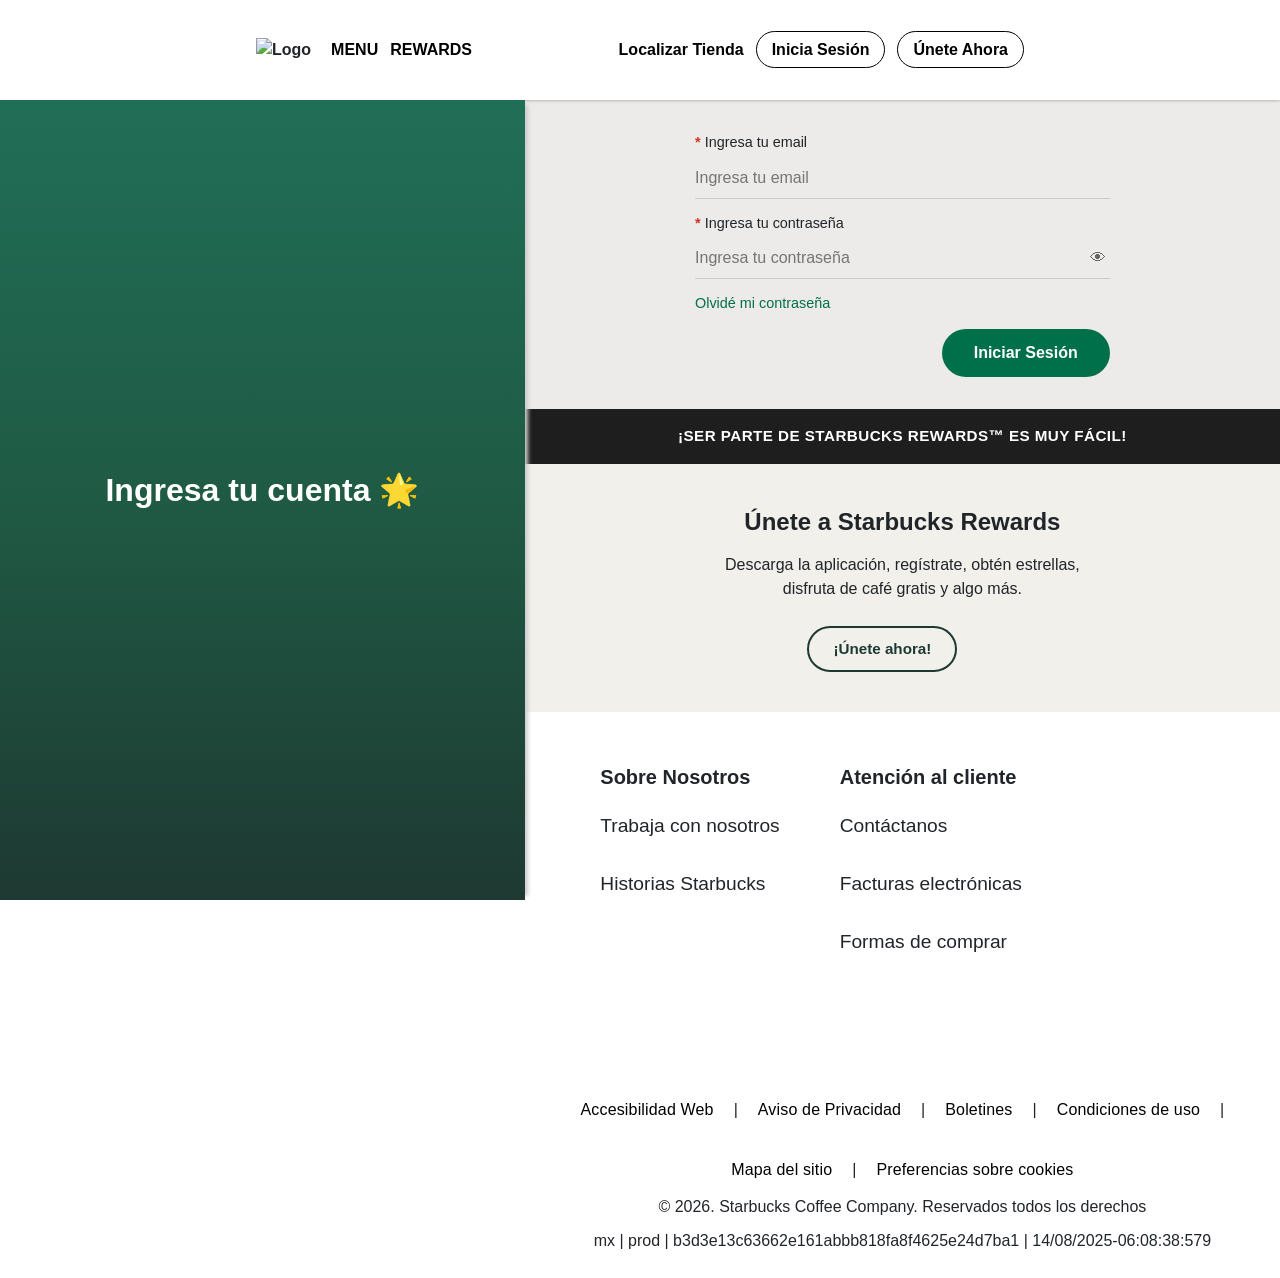
==== login.html @ 0cda6618 "Se agregaron login.html y registro.html con sus respectivos styles" ====
<!DOCTYPE html>
<html lang="en">

<head>
    <meta charset="UTF-8">
    <meta name="viewport" content="width=device-width, initial-scale=1.0">
    <link rel="stylesheet" href="stylesLogin.css">
    <link rel="icon" type="image/png" href="https://images.icon-icons.com/2699/PNG/512/starbucks_logo_icon_170704.png">
    <title>Starbucks | Inicia Sesión</title>
</head>

<body>
    <header>
        <nav class="container">
            <section class="menu-izquierdo">
                <section class="logo">
                    <a href="index.html">
                        <img src="https://images.icon-icons.com/2699/PNG/512/starbucks_logo_icon_170704.png"
                            alt="Logo"></a>
                </section>
                <section class="menu">
                    <ul class="listas-header">
                        <li><a href="#">MENU</a></li>
                        <li><a href="rewards.html">REWARDS</a></li>
                    </ul>
                </section>
            </section>
            <section class="menu-derecho">
                <ul class="listas-header">
                    <li><a href="#" class="localizar-tienda">Localizar Tienda</a></li>
                    <li><a href="#" class="ingresar button">Inicia Sesión</a></li>
                    <li><a href="registro.html" class="unete button">Únete Ahora</a></li>
                </ul>
            </section>
        </nav>
    </header>
    <main>
        <section class="left-container">
            <section class="container-saludo">
                <h1>Ingresa tu cuenta 🌟</h1>
            </section>
        </section>
        <section class="right-container">
<section class="row form-backgraund">
                <section class="contenedor-row-columna row-7">
                    <form action="">
                        <section class="campo">
                            <label for="email"><span class="requerido">*</span> Ingresa tu email</label>
                            <input type="email" id="email" placeholder="Ingresa tu email">
                        </section>
                        <section class="campo">
                            <label for="password"><span class="requerido">*</span> Ingresa tu contraseña</label>
                            <section class="input-password">
                                <input type="password" id="password" placeholder="Ingresa tu contraseña">
                                <span class="toggle-password">👁</span>
                            </section>
                        </section>
                        <a href="" class="olvide">Olvidé mi contraseña</a>
                        <input type="submit" value="Iniciar Sesión" class="btn-submit">
                    </form>
                </section>
            </section>
 
            <section class="row banner-rewards">
                <p>¡SER PARTE DE STARBUCKS REWARDS™ ES MUY FÁCIL!</p>
            </section>
 
            <section class="row row-unete">
                <section class="contenedor-row-columna">
                    <h2>Únete a Starbucks Rewards</h2>
                    <p class="texto-unete">Descarga la aplicación, regístrate, obtén estrellas, disfruta de café gratis y algo más.</p>
                    <section class="unete-contenido">
                        <a href="#" class="btn-unete">¡Únete ahora!</a>
                        <section class="imagen-rewards">
                            <img src="https://rewards.starbucks.mx/img/2023/06/chica-sbx.png" alt="">
                        </section>
                    </section>
                </section>
            </section>
            <footer class="row pre-footer">
                <section class="contenedor-pre-footer">
                    <section class="contenido-footer">
                        <h3>Sobre Nosotros</h3>
                        <ul>
                            <li><a href="#">Trabaja con nosotros</a></li>
                            <li><a href="#">Historias Starbucks</a></li>
                        </ul>
                    </section>
                    <section class="contenido-footer">
                        <h3>Atención al cliente</h3>
                        <ul>
                            <li><a href="#">Contáctanos</a></li>
                            <li><a href="#">Facturas electrónicas</a></li>
                            <li><a href="#">Formas de comprar</a></li>
                        </ul>
                    </section>
            </footer>
            <footer class="footer">
                <ul class="redes-lista">
                    <a href="https://www.facebook.com/StarbucksMexico"><img class="redes-sociales"
                            src="https://icon-icons.com/download-file?file=https%3A%2F%2Fimages.icon-icons.com%2F2428%2FPNG%2F512%2Ffacebook_black_logo_icon_147136.png&id=147136&pack_or_individual=pack"
                            alt=""></a>
                    <a href="https://www.instagram.com/starbucksMex/"><img class="redes-sociales"
                            src="https://encrypted-tbn0.gstatic.com/images?q=tbn:ANd9GcS7D3s2CqPTN6bpeKDi2Zl1N9QI1P4InsWqnw&s"
                            alt=""></a>
                    <a href="https://x.com/StarbucksMex"><img class="redes-sociales"
                            src="https://img.freepik.com/vector-gratis/nuevo-diseno-icono-x-logotipo-twitter-2023_1017-45418.jpg?semt=ais_rp_progressive&w=740&q=80"
                            alt=""></a>
                    <a href="https://www.youtube.com/user/StarbucksMexico?app=desktop"><img class="redes-sociales"
                            src="https://encrypted-tbn0.gstatic.com/images?q=tbn:ANd9GcQe5gX_LZl39t5KmS3oKFf3JLaXyE1OL-T7Rg&s"
                            alt=""></a>
                </ul>
                <ul class="footer-links">
                    <a href="#">Accesibilidad Web</a>
                    <span class="separator">|</span>
                    <a href="#">Aviso de Privacidad</a>
                    <span class="separator">|</span>
                    <a href="#">Boletines</a>
                    <span class="separator">|</span>
                    <a href="#">Condiciones de uso</a>
                    <span class="separator">|</span>
                    <a href="#">Mapa del sitio</a>
                    <span class="separator">|</span>
                    <a href="#">Preferencias sobre cookies</a>
                </ul>

                <section class="footer-legal">
                    <p>&#169; 2026. Starbucks Coffee Company. Reservados todos los derechos</p>
                    <p class="footer-meta">mx | prod | b3d3e13c63662e161abbb818fa8f4625e24d7ba1 |
                        14/08/2025-06:08:38:579</p>
                </section>
            </footer>
        </section>
    </main>

</body>

</html>
---- stylesLogin.css ----
*{
    margin: 0;
    padding: 0;
    font-family: Helvetica, Arial, sans-serif;
    box-sizing:border-box;
    line-height: 1.5;
    color: #212529;
}
h1{
    font-size: 2rem;
}
h2{
    font-size: 1.5rem;
}
h3{
    font-size: 1.25rem;
}
h4{
    font-size: 1.15rem;
}
p{
    font-size: 1rem;
    padding: 5px;
}
body{
    display: flex;
    flex-direction: column;
    min-height: 100vh;
}

header{
    height: 100px;
    display: flex;
    justify-content: center;
    position: sticky;
    top: 0;
    align-items: center;
    box-shadow: 0px 0.6px 3px rgba(0, 0, 0, 0.3);
    z-index: 1;
    background-color: white;
}
.container{
    width: 60%;
    display: flex;
    justify-content: space-between;
}
.listas-header {
    display: flex;
    list-style: none;
    gap: 12px;
}
.menu-izquierdo, .menu-derecho{
    display: flex;
    align-items: center;
    justify-content: center;
}
.logo img{
    width:49.36px;
    margin-right: 20px;
}
a{
    text-decoration: none;
    color: black;
    font-weight: bold;
}
.button {
    border: 1px solid black;
    padding: 9px 15px;
    border-radius: 30px;
}
main{
    display: flex;
    flex: 1;
}

/* Sección Izquierda */
.left-container{
    position: sticky;
    top: 100px;
    height: calc(100vh - 100px);
    z-index: 500;
    box-shadow: rgb(204, 204, 204) 7px 0px 4px -4px;
    background: linear-gradient(180deg, #216e57 0%, #1f5a44 50%, #1e3932 100%);
    display: flex;
    flex-direction: column;
    align-items: center;
    justify-content: center;
    width: 41%;
}
.left-container .button{
    border: 1px solid white;
}
.container-saludo h1{
    color: white;
    margin-bottom: 20px;
}
.container-saludo{
    width: 400px;
    text-align: center;
}

/* Sección Derecha */
.right-container{
    width: 59%;
}
.row {
    display: flex;
    margin: 0;
    padding: 2rem 2rem;
}
.form-backgraund{
    background-color: #EDEBE9;
}
.contenedor-row-columna {
    width: 80%;
    margin: auto;
    display: flex;
    flex-direction: column;
    align-items: center;
    text-align: center;
}
.contenedor-row-columna.row-7{
    width: 60%;
    gap: 20px;
}

/* Formulario */
.contenedor-row-columna.row-7 form {
    width: 100%;
    display: flex;
    flex-direction: column;
    gap: 14px;
}
.campo {
    display: flex;
    flex-direction: column;
    align-items: flex-start;
    width: 100%;
    gap: 4px;
}
.campo label {
    font-size: 0.9rem;
    font-weight: normal;
    color: #212529;
}
.requerido {
    color: #c8342a;
    font-weight: bold;
}
.campo input[type="email"],
.campo input[type="password"] {
    width: 100%;
    border: none;
    border-bottom: 1px solid #ccc;
    padding: 8px 0;
    font-size: 1rem;
    background: transparent;
    outline: none;
    color: #212529;
}
.campo input[type="email"]:focus,
.campo input[type="password"]:focus {
    border-bottom: 2px solid #1e3932;
}
.input-password {
    width: 100%;
    display: flex;
    align-items: center;
    border-bottom: 1px solid #ccc;
}
.input-password input[type="password"] {
    border-bottom: none;
    flex: 1;
}
.toggle-password {
    cursor: pointer;
    font-size: 1rem;
    color: #666;
    padding: 4px;
}
.olvide {
    color: #00704a;
    font-size: 0.9rem;
    font-weight: normal;
    align-self: flex-start;
    text-decoration: none;
}
.olvide:hover {
    text-decoration: underline;
}
.btn-submit {
    background-color: #00704a;
    color: white;
    border: none;
    padding: 12px 32px;
    border-radius: 30px;
    font-size: 1rem;
    font-weight: bold;
    cursor: pointer;
    align-self: flex-end;
    transition: background-color 0.2s;
}
.btn-submit:hover {
    background-color: #1e3932;
}

/* Banner Rewards */
.banner-rewards {
    background-color: #1e1e1e;
    justify-content: center;
    padding: 1rem 2rem;
}
.banner-rewards p {
    color: white;
    font-weight: bold;
    font-size: 0.95rem;
    letter-spacing: 0.03em;
    text-align: center;
    padding: 0;
}

/* Sección Únete */
.row-unete {
    background-color: #f1f0eb;
    padding: 2.5rem 2rem;
}
.row-unete .contenedor-row-columna {
    width: 80%;
}
.row-unete h2 {
    margin-bottom: 8px;
}
.texto-unete {
    color: #212529;
    max-width: 420px;
    text-align: center;
    margin-bottom: 20px;
}
.unete-contenido {
    display: flex;
    align-items: center;
    justify-content: center;
    gap: 40px;
    flex-wrap: wrap;
    width: 100%;
}
.btn-unete {
    border: 2px solid #1e3932;
    color: #1e3932;
    padding: 10px 24px;
    border-radius: 30px;
    font-weight: bold;
    font-size: 0.95rem;
    transition: background-color 0.2s, color 0.2s;
    white-space: nowrap;
}
.btn-unete:hover {
    background-color: #1e3932;
    color: white;
}
.imagen-rewards img {
    max-width: 220px;
    width: 100%;
}

/* Pre-footer */
.pre-footer{
    padding: 50px 0;
}
.pre-footer a{
    color: #212529;  
    font-weight: lighter;
    font-size: calc(1.0188rem + .2256vw);
    line-height: 2.5;
}
.pre-footer ul{
    list-style: none;
    padding: 0;
    margin: 0;
}
.pre-footer ul li {
    list-style: none;
    margin: 10px 0;
}
.contenedor-pre-footer{
    width: 80%;
    margin: 0 auto;
    display: flex;
    gap: 60px;
}

/* Footer */
.footer{
    display: block;
    align-content: center;
    text-align: center;
    padding-bottom: 20px;
}
.redes-lista {
    display: flex;
    justify-content: center;
    align-items: center;
    list-style: none;
    gap: 10px;
    padding: 20px 0;
}
.redes-sociales {
    width: 50px;
    border-radius: 50%;
}
.footer-links {
    display: flex;
    justify-content: center;
    align-items: center;
    flex-wrap: wrap;
    gap: 20px;
    list-style: none;
}
.footer-links a { 
    font-weight: lighter;
    letter-spacing: 0.01em;
    line-height: 2.5;
}
.footer-legal {
    font-size: 14px;
    line-height: 1.6;
    text-align: center;
}
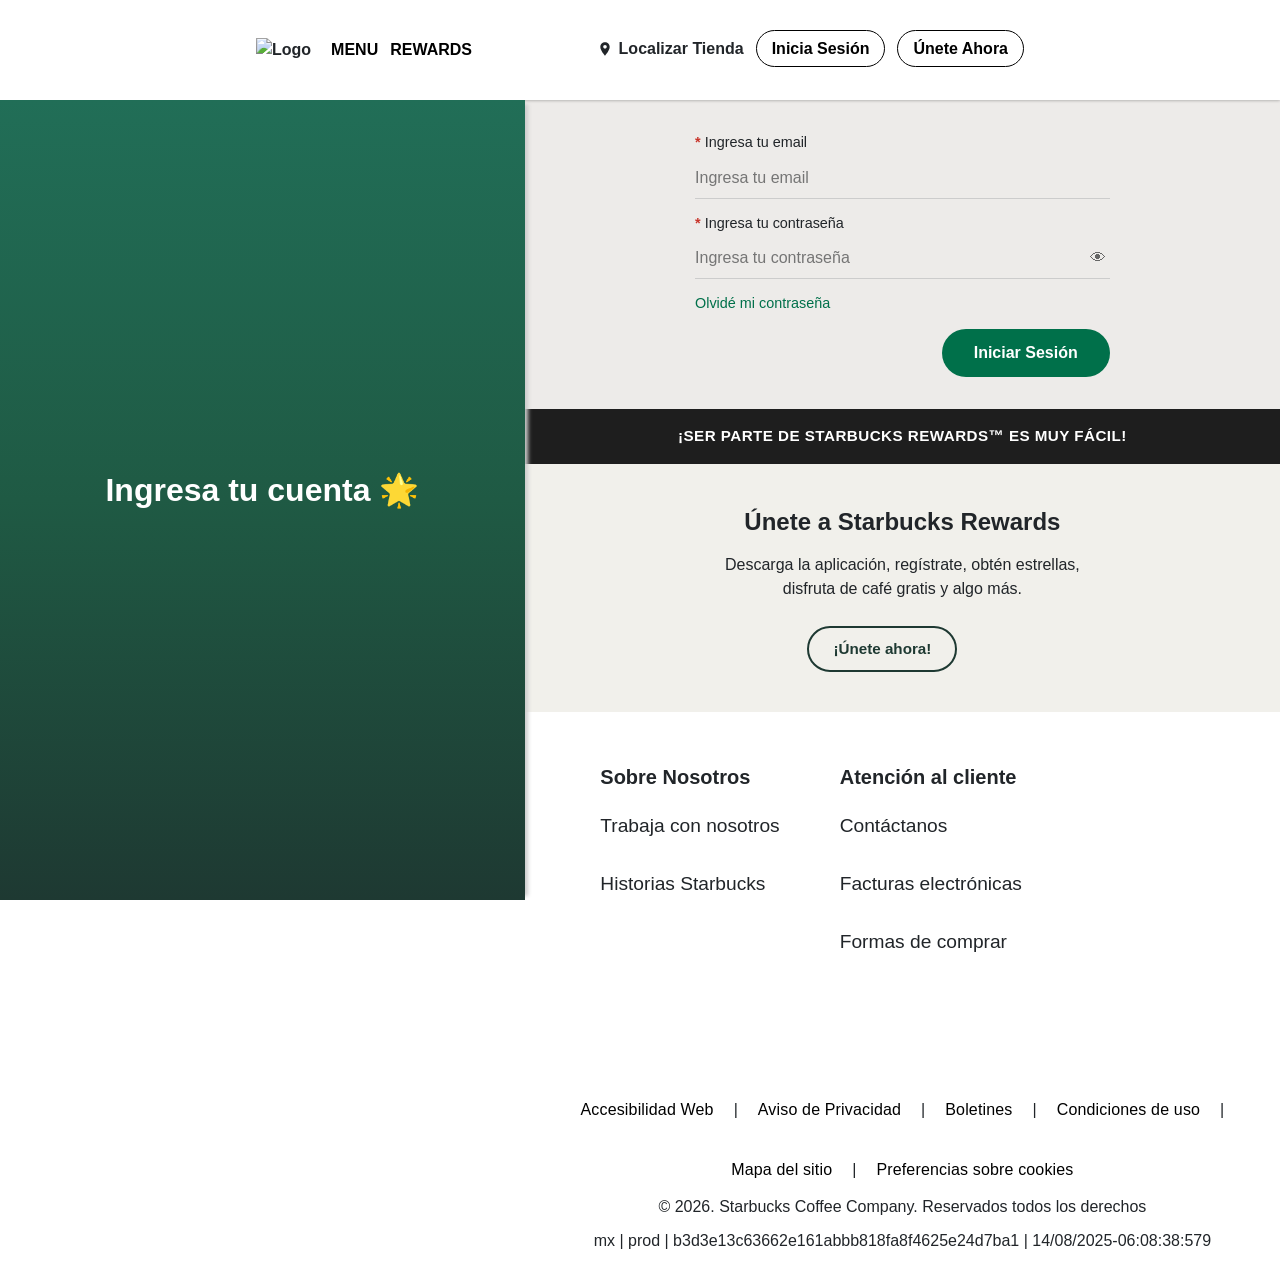
==== commit 8067ee7a: "se agregó menu.html con su css, se utilizó css Grid" ====
--- a/login.html
+++ b/login.html
@@ -27,7 +27,7 @@
             </section>
             <section class="menu-derecho">
                 <ul class="listas-header">
-                    <li><a href="#" class="localizar-tienda">Localizar Tienda</a></li>
+                    <li><a href="#" class="localizar-tienda"><svg class="icono-ubicacion" viewBox="0 0 24 24" aria-hidden="true"><path fill="currentColor" d="M12 2C8.13 2 5 5.13 5 9c0 5.25 7 13 7 13s7-7.75 7-13c0-3.87-3.13-7-7-7zm0 9.5A2.5 2.5 0 1 1 12 6a2.5 2.5 0 0 1 0 5.5z"/></svg><span>Localizar Tienda</span></a></li>
                     <li><a href="#" class="ingresar button">Inicia Sesión</a></li>
                     <li><a href="registro.html" class="unete button">Únete Ahora</a></li>
                 </ul>
@@ -135,4 +135,4 @@
 
 </body>
 
-</html>+</html>
--- a/stylesLogin.css
+++ b/stylesLogin.css
@@ -62,6 +62,19 @@
     text-decoration: none;
     color: black;
     font-weight: bold;
+}
+
+.localizar-tienda{
+    display: inline-flex;
+    align-items: center;
+    gap: 6px;
+}
+
+.icono-ubicacion{
+    width: 16px;
+    height: 16px;
+    display: block;
+    flex-shrink: 0;
 }
 .button {
     border: 1px solid black;
@@ -325,4 +338,4 @@
     font-size: 14px;
     line-height: 1.6;
     text-align: center;
-}+}
